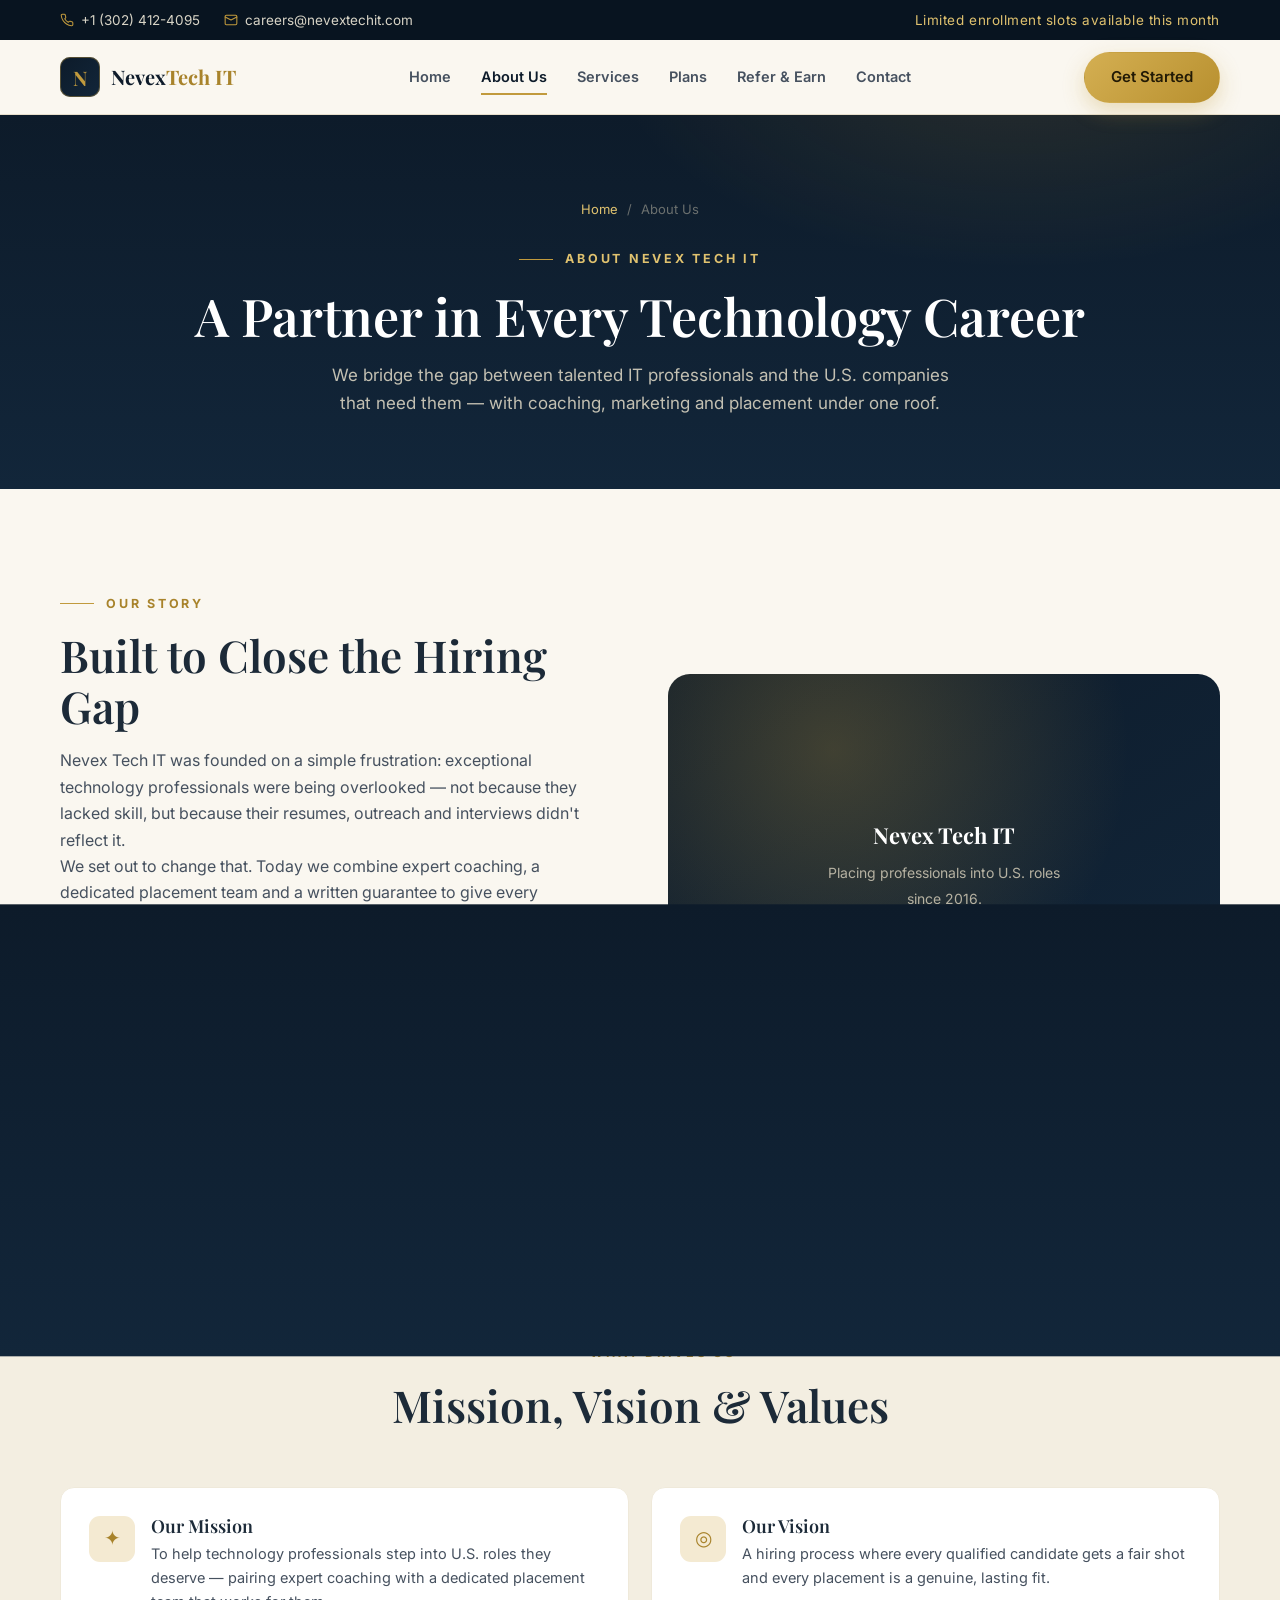
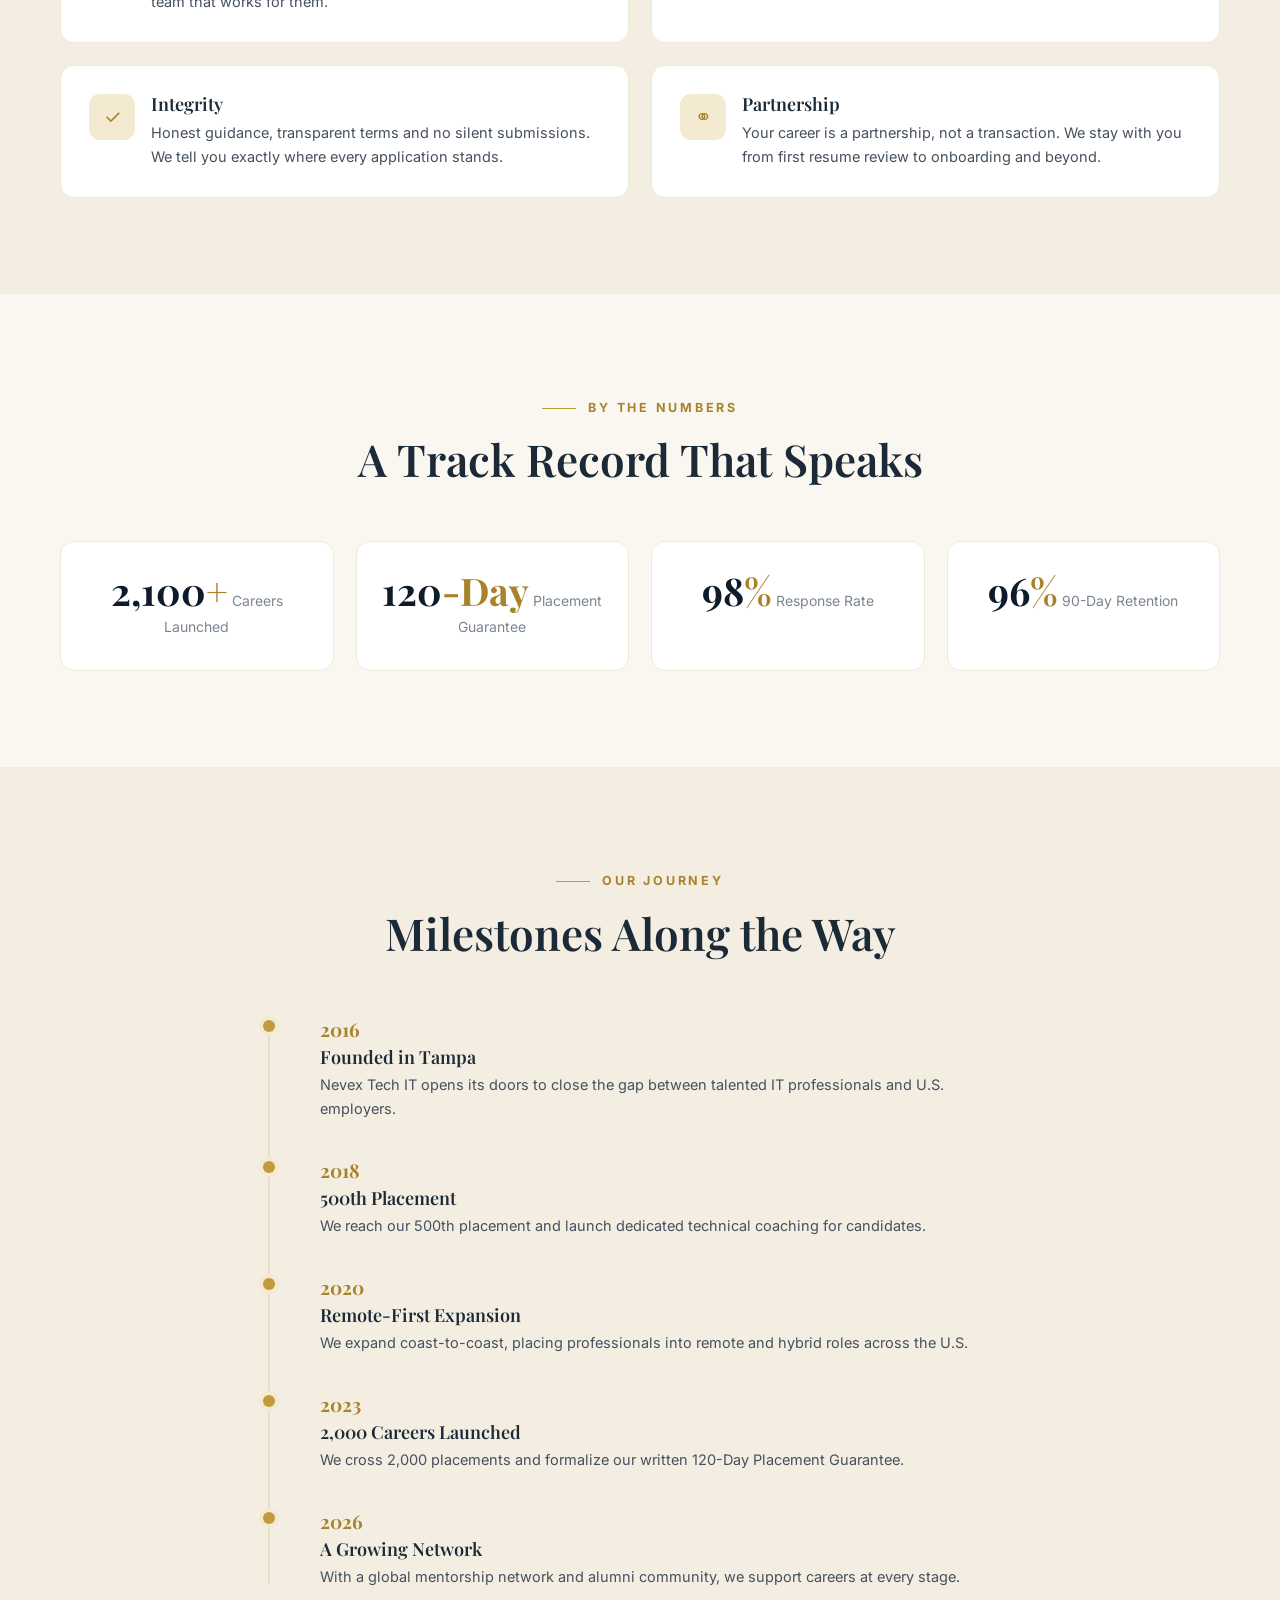
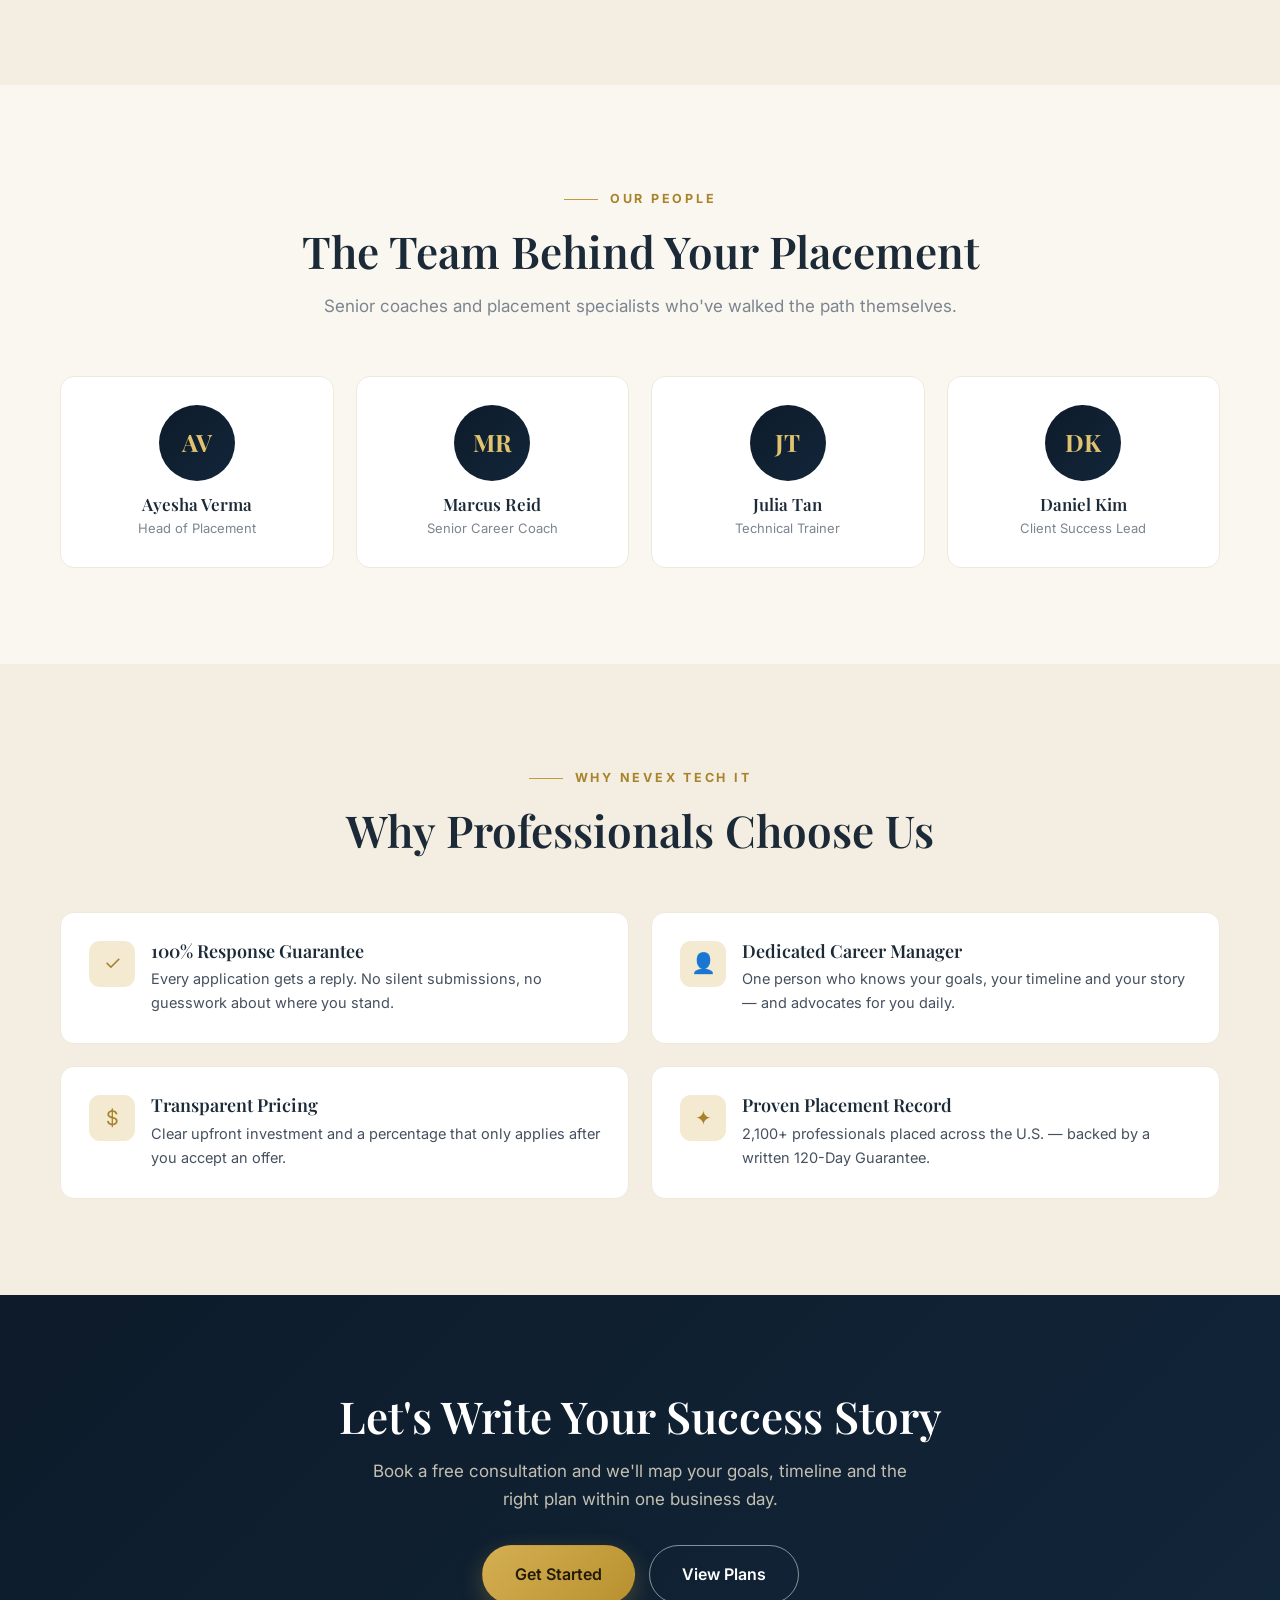
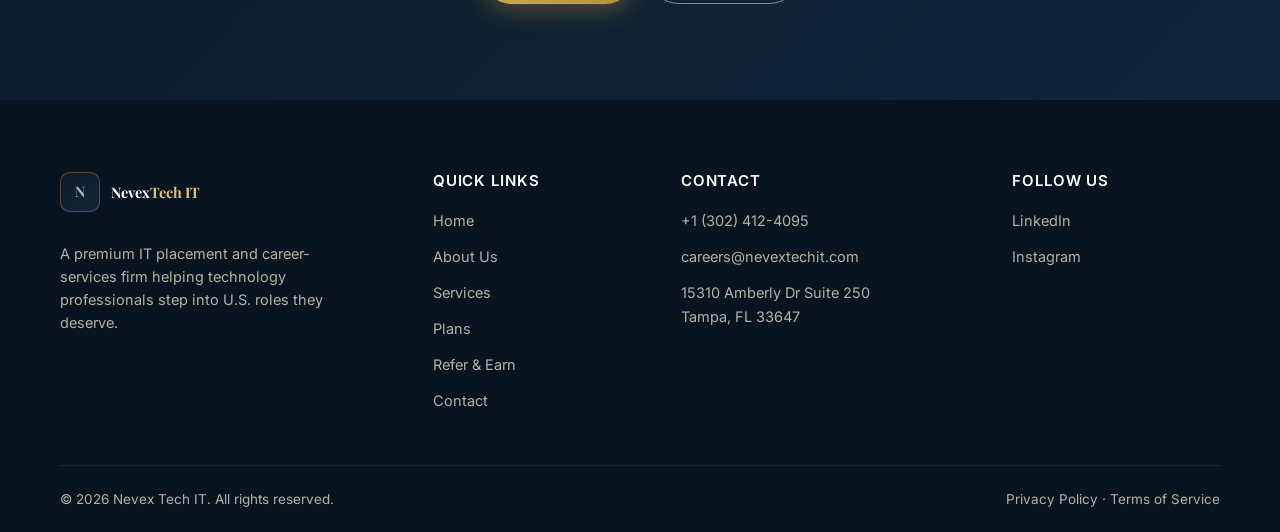
==== about.html @ f20aba2d "Add files via upload" ====
<!DOCTYPE html>
<html lang="en">
<head>
  <meta charset="UTF-8">
  <meta name="viewport" content="width=device-width, initial-scale=1.0">
  <title>About Us — Nevex Tech IT</title>
  <meta name="description" content="Learn how Nevex Tech IT helps technology professionals step into U.S. roles they deserve — our story, mission, values and the team behind every placement.">
  <link rel="preconnect" href="https://fonts.googleapis.com">
  <link rel="preconnect" href="https://fonts.gstatic.com" crossorigin>
  <link href="https://fonts.googleapis.com/css2?family=Playfair+Display:wght@500;600;700&family=Inter:wght@400;500;600;700&display=swap" rel="stylesheet">
  <link rel="stylesheet" href="css/style.css">
  <link rel="icon" href="data:image/svg+xml,%3Csvg xmlns='http://www.w3.org/2000/svg' viewBox='0 0 24 24'%3E%3Crect width='24' height='24' rx='5' fill='%230d1b2a'/%3E%3Cpath d='M7 17V7l10 10V7' fill='none' stroke='%23c19a3d' stroke-width='2.4' stroke-linecap='round' stroke-linejoin='round'/%3E%3C/svg%3E">
</head>
<body data-page="about">

  <div id="header"></div>

  <!-- ============ PAGE HERO ============ -->
  <section class="page-hero">
    <div class="container">
      <div class="breadcrumb"><a href="index.html">Home</a><span>/</span><span>About Us</span></div>
      <span class="eyebrow"><span class="eyebrow-line"></span> About Nevex Tech IT</span>
      <h1>A Partner in Every Technology Career</h1>
      <p>We bridge the gap between talented IT professionals and the U.S. companies that need them — with coaching, marketing and placement under one roof.</p>
    </div>
  </section>

  <!-- ============ STORY ============ -->
  <section class="section">
    <div class="container split">
      <div class="split-copy">
        <span class="eyebrow"><span class="eyebrow-line"></span> Our Story</span>
        <h2 class="section-title">Built to Close the Hiring Gap</h2>
        <p>Nevex Tech IT was founded on a simple frustration: exceptional technology professionals were being overlooked — not because they lacked skill, but because their resumes, outreach and interviews didn't reflect it.</p>
        <p>We set out to change that. Today we combine expert coaching, a dedicated placement team and a written guarantee to give every professional a fair shot at the roles they've earned.</p>
        <ul class="check-list">
          <li>A dedicated career manager for every professional</li>
          <li>Data-driven, U.S.-market resume optimization</li>
          <li>Transparent pricing with no hidden fees</li>
        </ul>
        <a href="services.html" class="btn btn-gold">See How We Help</a>
      </div>
      <div class="split-media reveal">
        <div class="sm-label">
          <b>Nevex Tech IT</b>
          <span>Placing professionals into U.S. roles<br>since 2016.</span>
        </div>
      </div>
    </div>
  </section>

  <!-- ============ MISSION / VISION / VALUES ============ -->
  <section class="section section-alt">
    <div class="container">
      <div class="section-head">
        <span class="eyebrow"><span class="eyebrow-line"></span> What Drives Us</span>
        <h2 class="section-title">Mission, Vision &amp; Values</h2>
      </div>
      <div class="value-grid">
        <div class="value-card reveal">
          <span class="vc-ic">✦</span>
          <div><h4>Our Mission</h4><p>To help technology professionals step into U.S. roles they deserve — pairing expert coaching with a dedicated placement team that works for them.</p></div>
        </div>
        <div class="value-card reveal">
          <span class="vc-ic">◎</span>
          <div><h4>Our Vision</h4><p>A hiring process where every qualified candidate gets a fair shot and every placement is a genuine, lasting fit.</p></div>
        </div>
        <div class="value-card reveal">
          <span class="vc-ic">✓</span>
          <div><h4>Integrity</h4><p>Honest guidance, transparent terms and no silent submissions. We tell you exactly where every application stands.</p></div>
        </div>
        <div class="value-card reveal">
          <span class="vc-ic">⚭</span>
          <div><h4>Partnership</h4><p>Your career is a partnership, not a transaction. We stay with you from first resume review to onboarding and beyond.</p></div>
        </div>
      </div>
    </div>
  </section>

  <!-- ============ STATS ============ -->
  <section class="section">
    <div class="container">
      <div class="section-head">
        <span class="eyebrow"><span class="eyebrow-line"></span> By the Numbers</span>
        <h2 class="section-title">A Track Record That Speaks</h2>
      </div>
      <div class="stat-band">
        <div class="stat reveal">
          <span class="num">2,100<span>+</span></span>
          <span class="lbl">Careers Launched</span>
        </div>
        <div class="stat reveal">
          <span class="num">120<span>-Day</span></span>
          <span class="lbl">Placement Guarantee</span>
        </div>
        <div class="stat reveal">
          <span class="num">98<span>%</span></span>
          <span class="lbl">Response Rate</span>
        </div>
        <div class="stat reveal">
          <span class="num">96<span>%</span></span>
          <span class="lbl">90-Day Retention</span>
        </div>
      </div>
    </div>
  </section>

  <!-- ============ TIMELINE ============ -->
  <section class="section section-alt">
    <div class="container container-narrow">
      <div class="section-head">
        <span class="eyebrow"><span class="eyebrow-line"></span> Our Journey</span>
        <h2 class="section-title">Milestones Along the Way</h2>
      </div>
      <div class="timeline">
        <div class="tl-item reveal">
          <span class="tl-year">2016</span>
          <h4>Founded in Tampa</h4>
          <p>Nevex Tech IT opens its doors to close the gap between talented IT professionals and U.S. employers.</p>
        </div>
        <div class="tl-item reveal">
          <span class="tl-year">2018</span>
          <h4>500th Placement</h4>
          <p>We reach our 500th placement and launch dedicated technical coaching for candidates.</p>
        </div>
        <div class="tl-item reveal">
          <span class="tl-year">2020</span>
          <h4>Remote-First Expansion</h4>
          <p>We expand coast-to-coast, placing professionals into remote and hybrid roles across the U.S.</p>
        </div>
        <div class="tl-item reveal">
          <span class="tl-year">2023</span>
          <h4>2,000 Careers Launched</h4>
          <p>We cross 2,000 placements and formalize our written 120-Day Placement Guarantee.</p>
        </div>
        <div class="tl-item reveal">
          <span class="tl-year">2026</span>
          <h4>A Growing Network</h4>
          <p>With a global mentorship network and alumni community, we support careers at every stage.</p>
        </div>
      </div>
    </div>
  </section>

  <!-- ============ TEAM ============ -->
  <section class="section">
    <div class="container">
      <div class="section-head">
        <span class="eyebrow"><span class="eyebrow-line"></span> Our People</span>
        <h2 class="section-title">The Team Behind Your Placement</h2>
        <p class="section-lead">Senior coaches and placement specialists who've walked the path themselves.</p>
      </div>
      <div class="team-grid">
        <div class="team-card reveal">
          <span class="team-avatar">AV</span>
          <h4>Ayesha Verma</h4>
          <small>Head of Placement</small>
        </div>
        <div class="team-card reveal">
          <span class="team-avatar">MR</span>
          <h4>Marcus Reid</h4>
          <small>Senior Career Coach</small>
        </div>
        <div class="team-card reveal">
          <span class="team-avatar">JT</span>
          <h4>Julia Tan</h4>
          <small>Technical Trainer</small>
        </div>
        <div class="team-card reveal">
          <span class="team-avatar">DK</span>
          <h4>Daniel Kim</h4>
          <small>Client Success Lead</small>
        </div>
      </div>
    </div>
  </section>

  <!-- ============ WHY CHOOSE US ============ -->
  <section class="section section-alt">
    <div class="container">
      <div class="section-head">
        <span class="eyebrow"><span class="eyebrow-line"></span> Why Nevex Tech IT</span>
        <h2 class="section-title">Why Professionals Choose Us</h2>
      </div>
      <div class="value-grid">
        <div class="value-card reveal">
          <span class="vc-ic">✓</span>
          <div><h4>100% Response Guarantee</h4><p>Every application gets a reply. No silent submissions, no guesswork about where you stand.</p></div>
        </div>
        <div class="value-card reveal">
          <span class="vc-ic">👤</span>
          <div><h4>Dedicated Career Manager</h4><p>One person who knows your goals, your timeline and your story — and advocates for you daily.</p></div>
        </div>
        <div class="value-card reveal">
          <span class="vc-ic">$</span>
          <div><h4>Transparent Pricing</h4><p>Clear upfront investment and a percentage that only applies after you accept an offer.</p></div>
        </div>
        <div class="value-card reveal">
          <span class="vc-ic">✦</span>
          <div><h4>Proven Placement Record</h4><p>2,100+ professionals placed across the U.S. — backed by a written 120-Day Guarantee.</p></div>
        </div>
      </div>
    </div>
  </section>

  <!-- ============ CTA ============ -->
  <section class="cta">
    <div class="container cta-inner">
      <h2>Let's Write Your Success Story</h2>
      <p>Book a free consultation and we'll map your goals, timeline and the right plan within one business day.</p>
      <div class="cta-actions">
        <a href="contact.html" class="btn btn-gold btn-lg">Get Started</a>
        <a href="plans.html" class="btn btn-ghost-light btn-lg">View Plans</a>
      </div>
    </div>
  </section>

  <div id="footer"></div>

  <button class="to-top" id="toTop" aria-label="Back to top">↑</button>

  <div class="page-transition" id="pageTransition" aria-hidden="true">
    <div class="pt-panel pt-panel--top"></div>
    <div class="pt-panel pt-panel--bottom"></div>
    <div class="pt-hairline"></div>
    <div class="pt-monogram">N</div>
  </div>

  <script src="js/components.js"></script>
  <script src="js/main.js"></script>
</body>
</html>
---- css/style.css ----
/* ==========================================================================
   Aurelian Careers — Premium IT Placement & Career Services
   Theme: Classic Elegant · Navy / Gold / Ivory · Serif display
   ========================================================================== */

:root {
  --navy: #0d1b2a;
  --navy-2: #12263a;
  --navy-3: #081420;
  --gold: #c19a3d;
  --gold-dark: #a8832b;
  --gold-light: #e0c26f;
  --gold-soft: #f4ead2;

  --ivory: #faf7f0;
  --cream: #f3eee1;
  --white: #ffffff;

  --ink: #1c2a38;
  --text: #46515f;
  --muted: #7b8590;

  --border: #e7dfcc;
  --border-soft: #efe9da;

  --shadow-sm: 0 2px 12px rgba(13, 27, 42, 0.06);
  --shadow: 0 14px 40px rgba(13, 27, 42, 0.12);
  --shadow-lg: 0 30px 70px rgba(13, 27, 42, 0.18);

  --serif: "Playfair Display", Georgia, "Times New Roman", serif;
  --sans: "Inter", "Segoe UI", "Helvetica Neue", Arial, sans-serif;

  --radius: 14px;
  --radius-lg: 22px;
  --ease: cubic-bezier(0.22, 1, 0.36, 1);
}

* { margin: 0; padding: 0; box-sizing: border-box; -webkit-font-smoothing: antialiased; }
html { scroll-behavior: smooth; scroll-padding-top: 96px; }

body {
  font-family: var(--sans);
  color: var(--text);
  background: var(--ivory);
  line-height: 1.65;
  font-size: 16px;
  overflow-x: hidden;
}

h1, h2, h3, h4 { font-family: var(--serif); color: var(--ink); font-weight: 600; line-height: 1.15; }
a { color: inherit; text-decoration: none; }
img { max-width: 100%; display: block; }

.container { width: min(1160px, 92%); margin: 0 auto; }
.container-narrow { width: min(840px, 92%); }

/* ---------- Buttons ---------- */
.btn {
  display: inline-flex; align-items: center; justify-content: center; gap: 8px;
  font-family: var(--sans); font-weight: 600; font-size: 15px;
  padding: 12px 26px; border-radius: 999px; cursor: pointer;
  transition: transform .25s var(--ease), box-shadow .25s var(--ease), background .25s, color .25s;
  border: 1px solid transparent; white-space: nowrap;
}
.btn-gold { background: linear-gradient(135deg, #d4af52, #b8902f); color: #221a05; box-shadow: 0 8px 22px rgba(193, 154, 61, 0.32); }
.btn-gold:hover { transform: translateY(-2px); box-shadow: 0 14px 30px rgba(193, 154, 61, 0.42); }
.btn-ghost { background: transparent; color: var(--navy); border-color: var(--navy); }
.btn-ghost:hover { background: var(--navy); color: #fff; }
.btn-ghost-light { background: transparent; color: #fff; border-color: rgba(255,255,255,.5); }
.btn-ghost-light:hover { background: #fff; color: var(--navy); }
.btn-outline { background: transparent; color: var(--navy); border-color: var(--border); }
.btn-outline:hover { border-color: var(--gold); color: var(--gold-dark); }
.btn-lg { padding: 15px 32px; font-size: 16px; }
.btn-block { width: 100%; }

/* ---------- Eyebrow / section head ---------- */
.eyebrow {
  display: inline-flex; align-items: center; gap: 12px;
  font-size: 12.5px; letter-spacing: .22em; text-transform: uppercase;
  font-weight: 700; color: var(--gold-dark); margin-bottom: 16px;
}
.eyebrow-line { width: 34px; height: 1px; background: var(--gold); display: inline-block; }
.section-head { text-align: center; max-width: 680px; margin: 0 auto 56px; }
.section-title { font-size: clamp(30px, 4vw, 44px); margin-bottom: 16px; }
.section-lead { color: var(--muted); font-size: 17px; }
.section { padding: 96px 0; }
.section-alt { background: var(--cream); }
.gold { color: var(--gold-dark); }

/* ==========================================================================
   TOP BAR
   ========================================================================== */
.topbar { background: var(--navy-3); color: #d8d4c6; font-size: 13.5px; padding: 9px 0; }
.topbar-inner { display: flex; align-items: center; justify-content: space-between; gap: 16px; }
.topbar-left { display: flex; gap: 24px; }
.topbar-link { display: inline-flex; align-items: center; gap: 7px; color: #d8d4c6; }
.topbar-link svg { width: 14px; height: 14px; color: var(--gold); }
.topbar-link:hover { color: #fff; }
.topbar-note { color: var(--gold-light); letter-spacing: .04em; }
@media (max-width: 720px) { .topbar-note, .topbar-link:last-child { display: none; } }

/* ==========================================================================
   HEADER
   ========================================================================== */
.header {
  position: sticky; top: 0; z-index: 60;
  background: rgba(250, 247, 240, 0.92); backdrop-filter: blur(10px);
  border-bottom: 1px solid var(--border);
  transition: box-shadow .3s;
}
.header.scrolled { box-shadow: var(--shadow-sm); }
.header-inner { display: flex; align-items: center; justify-content: space-between; height: 74px; }

.brand { display: inline-flex; align-items: center; gap: 11px; }
.brand-mark {
  width: 40px; height: 40px; border-radius: 10px; display: grid; place-items: center;
  background: linear-gradient(135deg, var(--navy), var(--navy-2)); color: var(--gold);
  font-family: var(--serif); font-size: 20px; font-weight: 700;
  box-shadow: inset 0 0 0 1px rgba(193,154,61,.4);
}
.brand-text { font-family: var(--serif); font-size: 20px; font-weight: 700; color: var(--navy); line-height: 1; }
.brand-text em { font-style: normal; color: var(--gold-dark); }

.nav { display: flex; gap: 30px; }
.nav-link { font-size: 14.5px; font-weight: 600; color: var(--text); position: relative; padding: 4px 0; }
.nav-link::after { content: ""; position: absolute; left: 0; bottom: -2px; width: 0; height: 2px; background: var(--gold); transition: width .3s var(--ease); }
.nav-link:hover, .nav-link.active { color: var(--navy); }
.nav-link:hover::after, .nav-link.active::after { width: 100%; }

.header-actions { display: flex; align-items: center; gap: 14px; }

.nav-toggle { display: none; background: none; border: none; cursor: pointer; width: 40px; height: 40px; flex-direction: column; align-items: center; justify-content: center; gap: 5px; }
.nav-toggle span { width: 24px; height: 2px; background: var(--navy); transition: .3s; }

@media (max-width: 940px) {
  .nav {
    position: fixed; inset: 0 0 0 auto; width: 300px; background: var(--navy);
    flex-direction: column; gap: 8px; padding: 90px 32px 32px; z-index: 50;
    transform: translateX(100%); transition: transform .35s var(--ease);
  }
  .nav.open { transform: translateX(0); }
  .nav-link { color: #e9e5d8; font-size: 17px; }
  .nav-link:hover, .nav-link.active { color: var(--gold-light); }
  .nav-toggle { display: flex; }
}

/* ==========================================================================
   HERO
   ========================================================================== */
.hero {
  position: relative;
  background:
    radial-gradient(900px 500px at 85% -10%, rgba(193,154,61,.14), transparent 60%),
    linear-gradient(180deg, var(--ivory), #fff);
  overflow: hidden;
}
.hero-inner { display: grid; grid-template-columns: 1.1fr .9fr; gap: 60px; align-items: center; padding: 88px 0 104px; }
.hero-title { font-size: clamp(38px, 5.2vw, 60px); margin-bottom: 22px; }
.hero-lead { font-size: 18px; color: var(--text); max-width: 540px; margin-bottom: 32px; }
.hero-lead strong { color: var(--navy); }
.hero-cta { display: flex; gap: 14px; flex-wrap: wrap; margin-bottom: 44px; }

.hero-stats { display: flex; gap: 44px; flex-wrap: wrap; }
.hero-stat { display: flex; flex-direction: column; }
.hs-num { font-family: var(--serif); font-size: 30px; font-weight: 700; color: var(--navy); }
.hs-lbl { font-size: 13px; color: var(--muted); letter-spacing: .03em; }

.hero-visual { position: relative; }
.hero-card {
  background: linear-gradient(160deg, var(--navy), var(--navy-2));
  border-radius: var(--radius-lg); padding: 34px; color: #e9e5d8;
  box-shadow: var(--shadow-lg); position: relative; overflow: hidden;
}
.hero-card::before { content: ""; position: absolute; top: -60px; right: -60px; width: 220px; height: 220px; border-radius: 50%; background: radial-gradient(circle, rgba(193,154,61,.28), transparent 70%); }
.hc-badge { display: inline-block; font-size: 12px; letter-spacing: .14em; text-transform: uppercase; font-weight: 700; color: #221a05; background: linear-gradient(135deg,#d4af52,#b8902f); padding: 6px 14px; border-radius: 999px; margin-bottom: 26px; }
.hc-ring { width: 150px; height: 150px; border-radius: 50%; margin: 0 auto 26px; background: conic-gradient(var(--gold) 0 78%, rgba(255,255,255,.12) 78%); display: grid; place-items: center; }
.hc-ring-inner { width: 118px; height: 118px; border-radius: 50%; background: var(--navy-3); display: flex; flex-direction: column; align-items: center; justify-content: center; }
.hc-num { font-family: var(--serif); font-size: 40px; font-weight: 700; color: #fff; line-height: 1; }
.hc-lbl { font-size: 11.5px; color: var(--gold-light); letter-spacing: .06em; }
.hc-row { display: flex; align-items: center; gap: 10px; font-size: 14px; padding: 9px 0; border-top: 1px solid rgba(255,255,255,.08); }
.hc-dot { width: 7px; height: 7px; border-radius: 50%; background: var(--gold); flex-shrink: 0; }

.hero-float { position: absolute; background: #fff; border-radius: 14px; box-shadow: var(--shadow); padding: 12px 16px; display: flex; align-items: center; gap: 12px; }
.hero-float b { display: block; font-size: 14px; color: var(--navy); }
.hero-float small { display: block; font-size: 12px; color: var(--muted); }
.hf-icon { width: 34px; height: 34px; border-radius: 9px; background: var(--gold-soft); color: var(--gold-dark); display: grid; place-items: center; font-weight: 700; flex-shrink: 0; }
.hf-icon.gold { background: var(--gold); color: #221a05; }
.float-a { top: -20px; right: -10px; animation: floaty 5s ease-in-out infinite; }
.float-b { bottom: -18px; left: -10px; animation: floaty 5s ease-in-out .8s infinite; }
@keyframes floaty { 0%,100% { transform: translateY(0); } 50% { transform: translateY(-9px); } }

@media (max-width: 900px) { .hero-inner { grid-template-columns: 1fr; padding: 60px 0 80px; } .hero-visual { max-width: 460px; } }

/* ==========================================================================
   VALUE PROPS
   ========================================================================== */
.values { background: var(--navy); color: #e9e5d8; }
.values-inner { display: grid; grid-template-columns: repeat(4, 1fr); gap: 1px; }
.value-item { display: flex; gap: 16px; padding: 34px 26px; align-items: flex-start; }
.value-item b { display: block; color: #fff; font-size: 16px; margin-bottom: 4px; font-weight: 600; }
.value-item small { color: #b6b2a2; font-size: 13.5px; line-height: 1.5; }
.value-icon { width: 42px; height: 42px; border-radius: 10px; background: rgba(193,154,61,.14); color: var(--gold-light); display: grid; place-items: center; font-size: 19px; flex-shrink: 0; }
@media (max-width: 900px) { .values-inner { grid-template-columns: repeat(2, 1fr); } }
@media (max-width: 540px) { .values-inner { grid-template-columns: 1fr; } }

/* ==========================================================================
   SERVICES
   ========================================================================== */
.services-grid { display: grid; grid-template-columns: repeat(4, 1fr); gap: 22px; }
.service-card {
  background: #fff; border: 1px solid var(--border-soft); border-radius: var(--radius);
  padding: 30px 26px; transition: transform .3s var(--ease), box-shadow .3s, border-color .3s;
}
.service-card:hover { transform: translateY(-6px); box-shadow: var(--shadow); border-color: var(--gold); }
.service-num { font-family: var(--serif); font-size: 40px; color: var(--gold); opacity: .35; font-weight: 700; display: block; margin-bottom: 16px; }
.service-card h3 { font-size: 20px; margin-bottom: 10px; }
.service-card p { font-size: 14.5px; }
@media (max-width: 900px) { .services-grid { grid-template-columns: repeat(2, 1fr); } }
@media (max-width: 540px) { .services-grid { grid-template-columns: 1fr; } }

/* ==========================================================================
   PLANS
   ========================================================================== */
.section-plans { background: linear-gradient(180deg, #fff, var(--ivory)); }
.plans-grid { display: grid; grid-template-columns: repeat(3, 1fr); gap: 28px; align-items: stretch; }

.plan-card {
  background: #fff; border: 1px solid var(--border); border-radius: var(--radius-lg);
  padding: 38px 32px; position: relative; display: flex; flex-direction: column;
  transition: transform .3s var(--ease), box-shadow .3s;
}
.plan-card:hover { transform: translateY(-8px); box-shadow: var(--shadow); }
.plan-featured { background: linear-gradient(170deg, var(--navy), var(--navy-2)); color: #e9e5d8; border-color: transparent; box-shadow: var(--shadow-lg); }
.plan-ribbon { position: absolute; top: -14px; left: 50%; transform: translateX(-50%); background: linear-gradient(135deg,#d4af52,#b8902f); color: #221a05; font-size: 12px; font-weight: 700; letter-spacing: .08em; text-transform: uppercase; padding: 6px 18px; border-radius: 999px; }

.plan-head { text-align: center; margin-bottom: 26px; }
.plan-name { font-size: 26px; margin-bottom: 6px; }
.plan-featured .plan-name { color: #fff; }
.plan-tag { font-size: 13.5px; color: var(--muted); }
.plan-featured .plan-tag { color: #b6b2a2; }

.plan-price { text-align: center; padding: 22px 0; border-top: 1px solid var(--border-soft); border-bottom: 1px solid var(--border-soft); margin-bottom: 24px; }
.plan-featured .plan-price { border-color: rgba(255,255,255,.12); }
.price { font-family: var(--serif); font-size: 46px; font-weight: 700; color: var(--navy); line-height: 1; }
.plan-featured .price { color: var(--gold-light); }
.price-suffix { display: block; font-size: 13px; color: var(--muted); margin-top: 4px; }
.price-plus { display: block; font-size: 14px; font-weight: 600; color: var(--gold-dark); margin-top: 8px; }
.plan-featured .price-plus { color: var(--gold-light); }

.plan-features { list-style: none; margin-bottom: 30px; flex: 1; }
.plan-features li { padding: 9px 0 9px 30px; position: relative; font-size: 14.5px; }
.plan-features li::before { content: "✓"; position: absolute; left: 0; top: 8px; width: 20px; height: 20px; border-radius: 50%; background: var(--gold-soft); color: var(--gold-dark); font-size: 11px; display: grid; place-items: center; }
.plan-featured .plan-features li::before { background: rgba(193,154,61,.2); color: var(--gold-light); }

@media (max-width: 900px) { .plans-grid { grid-template-columns: 1fr; max-width: 440px; margin: 0 auto; } }

/* ==========================================================================
   STEPS
   ========================================================================== */
.steps-grid { display: grid; grid-template-columns: repeat(4, 1fr); gap: 22px; }
.step { background: #fff; border: 1px solid var(--border-soft); border-radius: var(--radius); padding: 32px 26px; position: relative; }
.step-num { font-family: var(--serif); font-size: 44px; color: var(--gold); opacity: .4; font-weight: 700; display: block; margin-bottom: 12px; }
.step h3 { font-size: 20px; margin-bottom: 8px; }
.step p { font-size: 14.5px; }
@media (max-width: 900px) { .steps-grid { grid-template-columns: repeat(2, 1fr); } }
@media (max-width: 540px) { .steps-grid { grid-template-columns: 1fr; } }

/* ==========================================================================
   TESTIMONIALS
   ========================================================================== */
.testi-grid { display: grid; grid-template-columns: repeat(3, 1fr); gap: 24px; }
.testi-card { background: #fff; border: 1px solid var(--border-soft); border-radius: var(--radius); padding: 32px 28px; }
.testi-stars { color: var(--gold); letter-spacing: 3px; margin-bottom: 16px; }
.testi-card p { font-family: var(--serif); font-size: 18px; line-height: 1.5; color: var(--ink); margin-bottom: 22px; }
.testi-person { display: flex; align-items: center; gap: 13px; }
.testi-avatar { width: 46px; height: 46px; border-radius: 50%; background: linear-gradient(135deg, var(--navy), var(--navy-2)); color: var(--gold-light); display: grid; place-items: center; font-weight: 700; flex-shrink: 0; }
.testi-person b { display: block; color: var(--navy); font-size: 15px; }
.testi-person small { color: var(--muted); font-size: 13px; }
@media (max-width: 900px) { .testi-grid { grid-template-columns: 1fr; } }

/* ==========================================================================
   REFER
   ========================================================================== */
.refer { background: linear-gradient(135deg, var(--navy), var(--navy-2)); color: #e9e5d8; padding: 80px 0; }
.refer-inner { display: flex; align-items: center; justify-content: space-between; gap: 40px; }
.refer-title { color: #fff; font-size: clamp(30px, 4vw, 42px); margin-bottom: 14px; }
.refer-copy p { color: #b6b2a2; margin-bottom: 28px; max-width: 460px; }
.refer-badge { text-align: center; background: rgba(193,154,61,.12); border: 1px solid rgba(193,154,61,.35); border-radius: var(--radius-lg); padding: 40px 48px; flex-shrink: 0; }
.rb-amount { font-family: var(--serif); font-size: 56px; font-weight: 700; color: var(--gold-light); line-height: 1; }
.rb-lbl { display: block; margin-top: 8px; color: #b6b2a2; font-size: 14px; }
@media (max-width: 780px) { .refer-inner { flex-direction: column; text-align: center; } .refer-copy p { margin-left: auto; margin-right: auto; } }

/* ==========================================================================
   FAQ
   ========================================================================== */
.faq-list { display: flex; flex-direction: column; gap: 12px; }
.faq-item { background: #fff; border: 1px solid var(--border-soft); border-radius: var(--radius); overflow: hidden; }
.faq-item summary { padding: 20px 26px; font-weight: 600; color: var(--navy); cursor: pointer; list-style: none; position: relative; font-size: 16px; }
.faq-item summary::-webkit-details-marker { display: none; }
.faq-item summary::after { content: "+"; position: absolute; right: 24px; top: 50%; transform: translateY(-50%); font-size: 22px; color: var(--gold-dark); font-weight: 500; transition: transform .25s; }
.faq-item[open] summary::after { content: "–"; }
.faq-item p { padding: 0 26px 22px; color: var(--text); font-size: 15px; }

/* ==========================================================================
   CTA
   ========================================================================== */
.cta { background: linear-gradient(135deg, var(--navy), var(--navy-2)); color: #fff; text-align: center; padding: 96px 0; }
.cta h2 { color: #fff; font-size: clamp(30px, 4vw, 44px); margin-bottom: 16px; }
.cta p { color: #c3c0b2; max-width: 560px; margin: 0 auto 32px; font-size: 17px; }
.cta-actions { display: flex; gap: 14px; justify-content: center; flex-wrap: wrap; }

/* ==========================================================================
   FOOTER
   ========================================================================== */
.footer { background: var(--navy-3); color: #b6b2a2; padding: 72px 0 0; }
.footer-grid { display: grid; grid-template-columns: 1.6fr 1fr 1.4fr 1fr; gap: 40px; padding-bottom: 52px; }
.footer-brand p { margin-top: 18px; font-size: 14.5px; line-height: 1.6; max-width: 300px; }
.brand-light .brand-text { color: #fff; }
.brand-light .brand-text em { color: var(--gold-light); }
.footer-col { display: flex; flex-direction: column; gap: 12px; }
.footer-col h4 { font-family: var(--sans); color: #fff; font-size: 15px; letter-spacing: .06em; text-transform: uppercase; margin-bottom: 8px; font-weight: 600; }
.footer-col a, .footer-col span { font-size: 14.5px; color: #b6b2a2; }
.footer-col a:hover { color: var(--gold-light); }
.footer-bottom { display: flex; align-items: center; justify-content: space-between; padding: 22px 0; border-top: 1px solid rgba(255,255,255,.08); font-size: 13.5px; flex-wrap: wrap; gap: 10px; }
.footer-bottom a { color: #b6b2a2; }
.footer-bottom a:hover { color: var(--gold-light); }
@media (max-width: 900px) { .footer-grid { grid-template-columns: 1fr 1fr; } }
@media (max-width: 540px) { .footer-grid { grid-template-columns: 1fr; } }

/* ==========================================================================
   TO-TOP & REVEAL
   ========================================================================== */
.to-top {
  position: fixed; right: 24px; bottom: 24px; width: 46px; height: 46px; border-radius: 50%;
  background: var(--gold); color: #221a05; border: none; font-size: 20px; cursor: pointer;
  box-shadow: var(--shadow); opacity: 0; visibility: hidden; transform: translateY(10px);
  transition: .3s var(--ease); z-index: 70;
}
.to-top.show { opacity: 1; visibility: visible; transform: translateY(0); }
.to-top:hover { transform: translateY(-3px); }

.reveal { opacity: 0; transform: translateY(24px); transition: opacity .6s var(--ease), transform .6s var(--ease); }
.reveal.visible { opacity: 1; transform: translateY(0); }

/* ==========================================================================
   PAGE TRANSITION (navbar curtain reveal)
   ========================================================================== */
.page-transition { position: fixed; inset: 0; z-index: 200; pointer-events: none; }
.page-transition.active { pointer-events: auto; }
.pt-panel {
  position: absolute; left: 0; width: 100%; height: 50.2%;
  background: linear-gradient(180deg, var(--navy), var(--navy-2));
  transition: transform .5s cubic-bezier(.76, 0, .24, 1);
}
.pt-panel--top { top: 0; transform: translateY(-101%); }
.pt-panel--bottom { bottom: 0; transform: translateY(101%); }
.page-transition.active .pt-panel--top { transform: translateY(0); }
.page-transition.active .pt-panel--bottom { transform: translateY(0); }
.pt-hairline {
  position: absolute; top: 50%; left: 0; width: 100%; height: 1px;
  background: linear-gradient(90deg, transparent, var(--gold), transparent);
  transform: translateY(-50%) scaleX(0); transform-origin: center;
  transition: transform .5s cubic-bezier(.76, 0, .24, 1) .12s;
}
.page-transition.active .pt-hairline { transform: translateY(-50%) scaleX(1); }
.pt-monogram {
  position: absolute; top: 50%; left: 50%;
  width: 80px; height: 80px; border-radius: 50%;
  background: linear-gradient(135deg, #d4af52, #b8902f); color: #221a05;
  font-family: var(--serif); font-size: 34px; font-weight: 700;
  display: grid; place-items: center;
  box-shadow: 0 0 0 6px rgba(193, 154, 61, .18), 0 20px 50px rgba(0, 0, 0, .4);
  transform: translate(-50%, -50%) scale(.4); opacity: 0;
  transition: transform .5s cubic-bezier(.34, 1.56, .64, 1) .14s, opacity .3s ease .14s;
}
.page-transition.active .pt-monogram { transform: translate(-50%, -50%) scale(1); opacity: 1; }

/* ==========================================================================
   MULTI-PAGE — inner page styles
   ========================================================================== */
body { animation: pageIn .4s ease both; }
@keyframes pageIn { from { opacity: 0; } to { opacity: 1; } }

.page-hero {
  background: radial-gradient(700px 380px at 80% -20%, rgba(193,154,61,.16), transparent 60%),
              linear-gradient(180deg, var(--navy), var(--navy-2));
  color: #e9e5d8; padding: 84px 0 72px; text-align: center;
}
.page-hero .eyebrow { color: var(--gold-light); justify-content: center; }
.page-hero h1 { color: #fff; font-size: clamp(34px, 4.6vw, 52px); margin-bottom: 16px; }
.page-hero p { color: #c3c0b2; max-width: 640px; margin: 0 auto; font-size: 17px; }
.breadcrumb { display: flex; justify-content: center; gap: 9px; font-size: 13px; color: #b6b2a2; margin-bottom: 20px; }
.breadcrumb a { color: var(--gold-light); }
.breadcrumb span { opacity: .55; }

/* Split layout */
.split { display: grid; grid-template-columns: 1fr 1fr; gap: 56px; align-items: center; }
.split-media { background: linear-gradient(150deg, var(--navy), var(--navy-2)); border-radius: var(--radius-lg); min-height: 380px; display: grid; place-items: center; color: var(--gold-light); position: relative; overflow: hidden; }
.split-media::after { content: ""; position: absolute; inset: 0; background: radial-gradient(circle at 30% 20%, rgba(193,154,61,.28), transparent 60%); }
.split-media .sm-label { position: relative; z-index: 1; text-align: center; padding: 30px; }
.split-media .sm-label b { display: block; font-size: 22px; color: #fff; font-family: var(--serif); margin-bottom: 6px; }
.split-media .sm-label span { color: #b6b2a2; font-size: 14px; }

/* Stat band */
.stat-band { display: grid; grid-template-columns: repeat(4, 1fr); gap: 22px; }
.stat { text-align: center; background: #fff; border: 1px solid var(--border-soft); border-radius: var(--radius); padding: 30px 18px; }
.stat .num { font-family: var(--serif); font-size: 38px; font-weight: 700; color: var(--navy); line-height: 1; }
.stat .num span { color: var(--gold-dark); }
.stat .lbl { color: var(--muted); font-size: 14px; margin-top: 8px; }

/* Timeline */
.timeline { position: relative; max-width: 760px; margin: 0 auto; padding-left: 34px; }
.timeline::before { content: ""; position: absolute; left: 8px; top: 4px; bottom: 4px; width: 2px; background: var(--border); }
.tl-item { position: relative; padding: 0 0 34px 26px; }
.tl-item:last-child { padding-bottom: 0; }
.tl-item::before { content: ""; position: absolute; left: -31px; top: 6px; width: 12px; height: 12px; border-radius: 50%; background: var(--gold); box-shadow: 0 0 0 4px var(--gold-soft); }
.tl-year { font-family: var(--serif); font-size: 19px; color: var(--gold-dark); font-weight: 700; }
.tl-item h4 { font-size: 18px; margin: 2px 0 5px; }
.tl-item p { font-size: 14.5px; }

/* Team */
.team-grid { display: grid; grid-template-columns: repeat(4, 1fr); gap: 22px; }
.team-card { background: #fff; border: 1px solid var(--border-soft); border-radius: var(--radius); padding: 28px 20px; text-align: center; }
.team-avatar { width: 76px; height: 76px; border-radius: 50%; margin: 0 auto 14px; background: linear-gradient(135deg, var(--navy), var(--navy-2)); color: var(--gold-light); display: grid; place-items: center; font-family: var(--serif); font-size: 24px; font-weight: 700; }
.team-card h4 { font-size: 17px; }
.team-card small { color: var(--muted); display: block; font-size: 13px; margin-top: 3px; }

/* Value cards */
.value-grid { display: grid; grid-template-columns: repeat(2, 1fr); gap: 22px; }
.value-card { background: #fff; border: 1px solid var(--border-soft); border-radius: var(--radius); padding: 28px; display: flex; gap: 16px; align-items: flex-start; }
.value-card .vc-ic { width: 46px; height: 46px; border-radius: 11px; background: var(--gold-soft); color: var(--gold-dark); display: grid; place-items: center; font-size: 20px; flex-shrink: 0; }
.value-card h4 { font-size: 18px; margin-bottom: 6px; }
.value-card p { font-size: 14.5px; }

/* Services detail blocks */
.service-block { display: grid; grid-template-columns: 1fr 1fr; gap: 48px; align-items: center; padding: 44px 0; border-bottom: 1px solid var(--border-soft); }
.service-block:last-child { border-bottom: none; }
.service-block.reverse .sb-media { order: 2; }
.sb-media { background: linear-gradient(150deg, var(--navy), var(--navy-2)); border-radius: var(--radius); min-height: 220px; display: grid; place-items: center; color: var(--gold-light); }
.sb-media b { font-family: var(--serif); font-size: 20px; color: #fff; }
.sb-num { font-family: var(--serif); font-size: 56px; color: var(--gold); opacity: .28; font-weight: 700; line-height: 1; }
.service-block h3 { font-size: 26px; margin: 8px 0 12px; }
.service-block p { margin-bottom: 14px; }
.service-block ul { list-style: none; }
.service-block ul li { padding: 6px 0 6px 28px; position: relative; font-size: 15px; }
.service-block ul li::before { content: "✓"; position: absolute; left: 0; color: var(--gold-dark); font-weight: 700; }

/* Add-ons */
.addon-grid { display: grid; grid-template-columns: repeat(3, 1fr); gap: 22px; }
.addon-card { background: #fff; border: 1px dashed var(--gold); border-radius: var(--radius); padding: 26px; }
.addon-card h4 { font-size: 18px; margin-bottom: 8px; }
.addon-card p { font-size: 14.5px; margin-bottom: 10px; }
.addon-card .addon-price { color: var(--gold-dark); font-weight: 700; }

/* Comparison table */
.table-wrap { overflow-x: auto; background: #fff; border: 1px solid var(--border-soft); border-radius: var(--radius-lg); box-shadow: var(--shadow-sm); }
table.compare { width: 100%; border-collapse: collapse; min-width: 640px; }
.compare th, .compare td { padding: 16px 20px; text-align: left; border-bottom: 1px solid var(--border-soft); font-size: 14.5px; }
.compare thead th { background: var(--navy); color: #fff; font-family: var(--sans); font-weight: 600; }
.compare thead th.hl { background: var(--gold-dark); color: #221a05; }
.compare tbody tr:last-child td { border-bottom: none; }
.compare tbody td:first-child { font-weight: 600; color: var(--navy); }
.compare .yes { color: var(--gold-dark); font-weight: 700; }
.compare .no { color: var(--muted); opacity: .55; }

/* Guarantee band */
.guarantee { background: linear-gradient(135deg, var(--navy), var(--navy-2)); color: #e9e5d8; border-radius: var(--radius-lg); padding: 44px 42px; display: flex; align-items: center; gap: 28px; }
.guarantee .g-ic { font-size: 42px; color: var(--gold-light); flex-shrink: 0; }
.guarantee h3 { color: #fff; font-size: 24px; margin-bottom: 8px; }
.guarantee p { color: #b6b2a2; }

/* Refer steps */
.refer-steps { display: grid; grid-template-columns: repeat(4, 1fr); gap: 22px; }

/* Contact */
.contact-grid { display: grid; grid-template-columns: 1.1fr .9fr; gap: 44px; align-items: start; }
.contact-form { background: #fff; border: 1px solid var(--border-soft); border-radius: var(--radius-lg); padding: 36px; }
.form-row { display: grid; grid-template-columns: 1fr 1fr; gap: 18px; }
.form-group { margin-bottom: 18px; }
.form-group label { display: block; font-size: 13.5px; font-weight: 600; color: var(--navy); margin-bottom: 7px; }
.form-input, .form-textarea, .form-select { width: 100%; padding: 12px 14px; border: 1px solid var(--border); border-radius: 10px; font-family: var(--sans); font-size: 15px; color: var(--ink); background: var(--ivory); transition: border-color .2s, box-shadow .2s; }
.form-input:focus, .form-textarea:focus, .form-select:focus { outline: none; border-color: var(--gold); box-shadow: 0 0 0 3px rgba(193,154,61,.16); }
.form-textarea { min-height: 130px; resize: vertical; }
.info-card { display: flex; gap: 16px; align-items: flex-start; background: #fff; border: 1px solid var(--border-soft); border-radius: var(--radius); padding: 22px; margin-bottom: 14px; }
.info-card .ic { width: 44px; height: 44px; border-radius: 11px; background: var(--gold-soft); color: var(--gold-dark); display: grid; place-items: center; font-size: 18px; flex-shrink: 0; }
.info-card h4 { font-size: 15px; margin-bottom: 3px; }
.info-card p, .info-card a { font-size: 14.5px; color: var(--muted); }

/* Responsive */
@media (max-width: 900px) {
  .split, .service-block, .contact-grid { grid-template-columns: 1fr; }
  .service-block.reverse .sb-media { order: 0; }
  .stat-band, .team-grid, .addon-grid, .refer-steps, .value-grid, .form-row { grid-template-columns: repeat(2, 1fr); }
}
@media (max-width: 560px) {
  .stat-band, .team-grid, .addon-grid, .refer-steps, .value-grid, .form-row { grid-template-columns: 1fr; }
  .guarantee { flex-direction: column; text-align: center; }
}

/* Section CTA + check list utilities */
.section-cta { display: flex; justify-content: center; margin-top: 36px; }
.check-list { list-style: none; margin: 18px 0 26px; }
.check-list li { padding: 7px 0 7px 30px; position: relative; font-size: 15px; color: var(--ink); }
.check-list li::before { content: "✓"; position: absolute; left: 0; color: var(--gold-dark); font-weight: 700; }
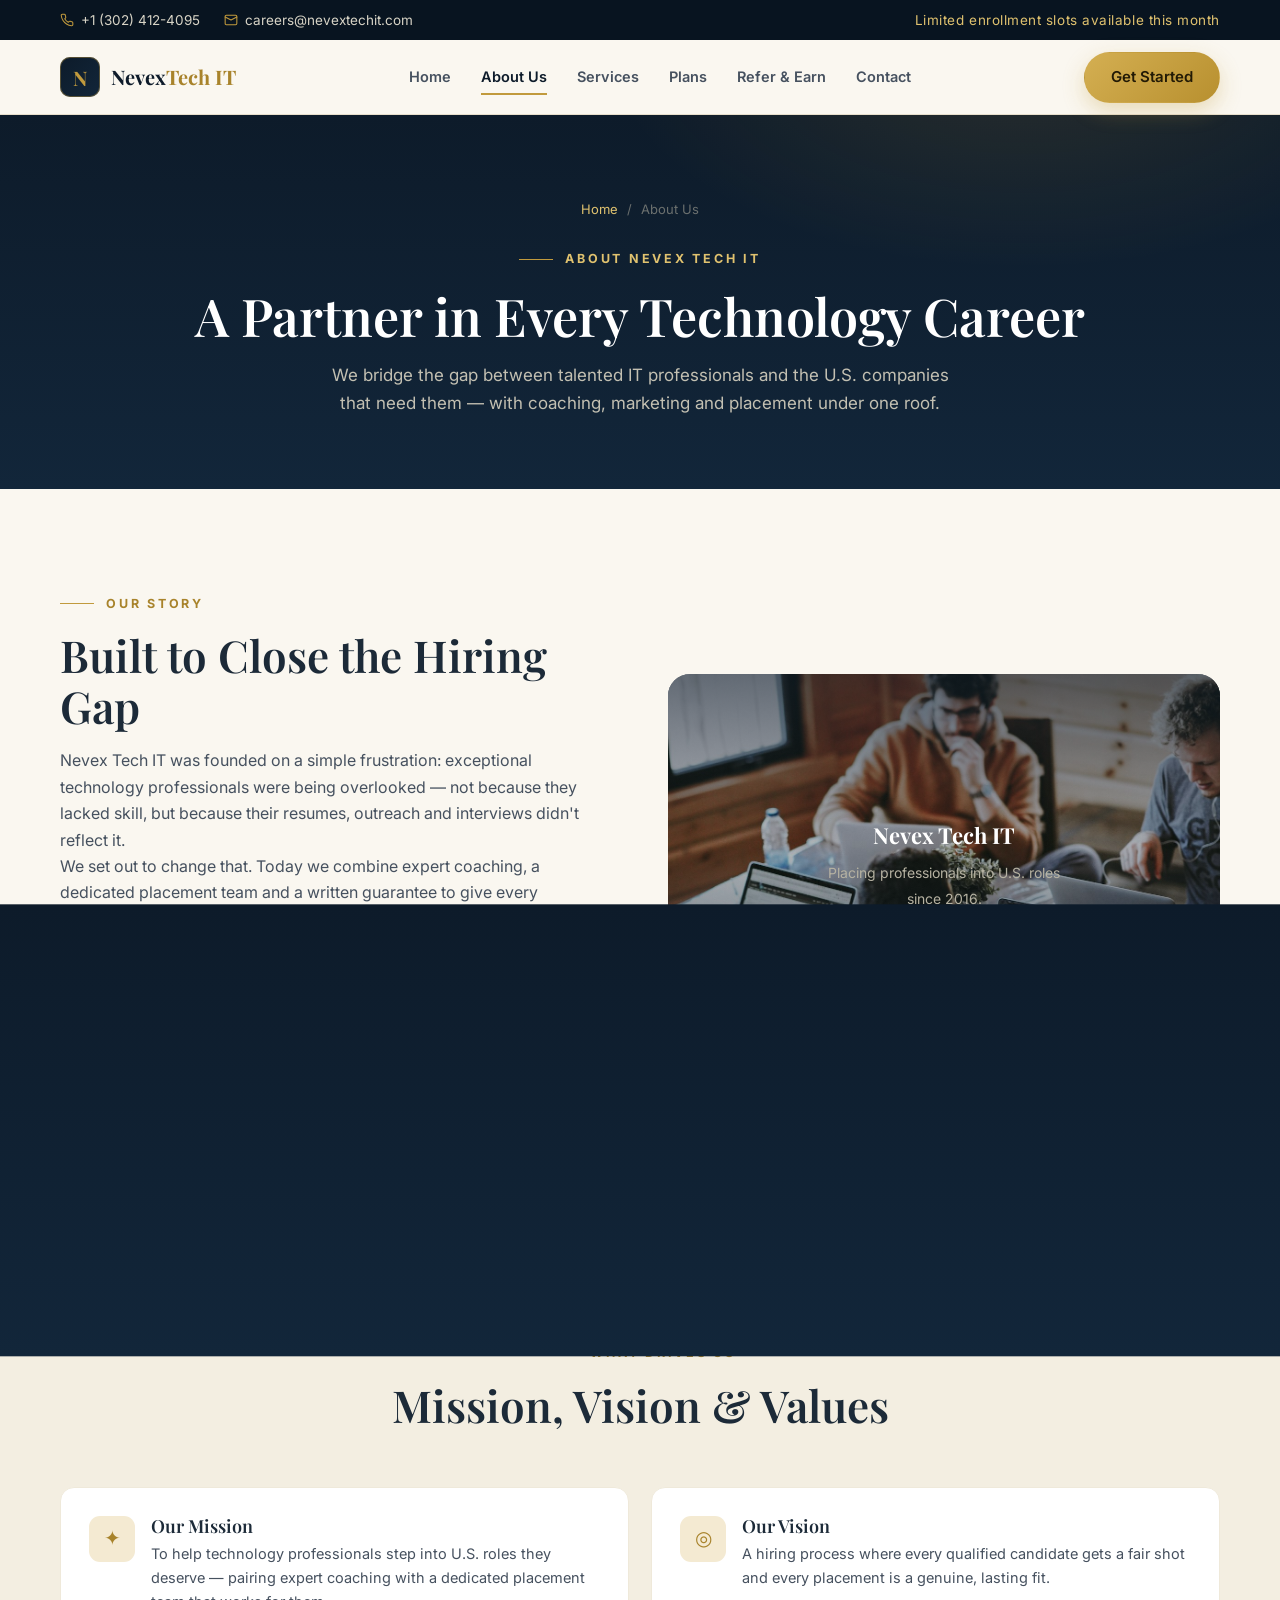
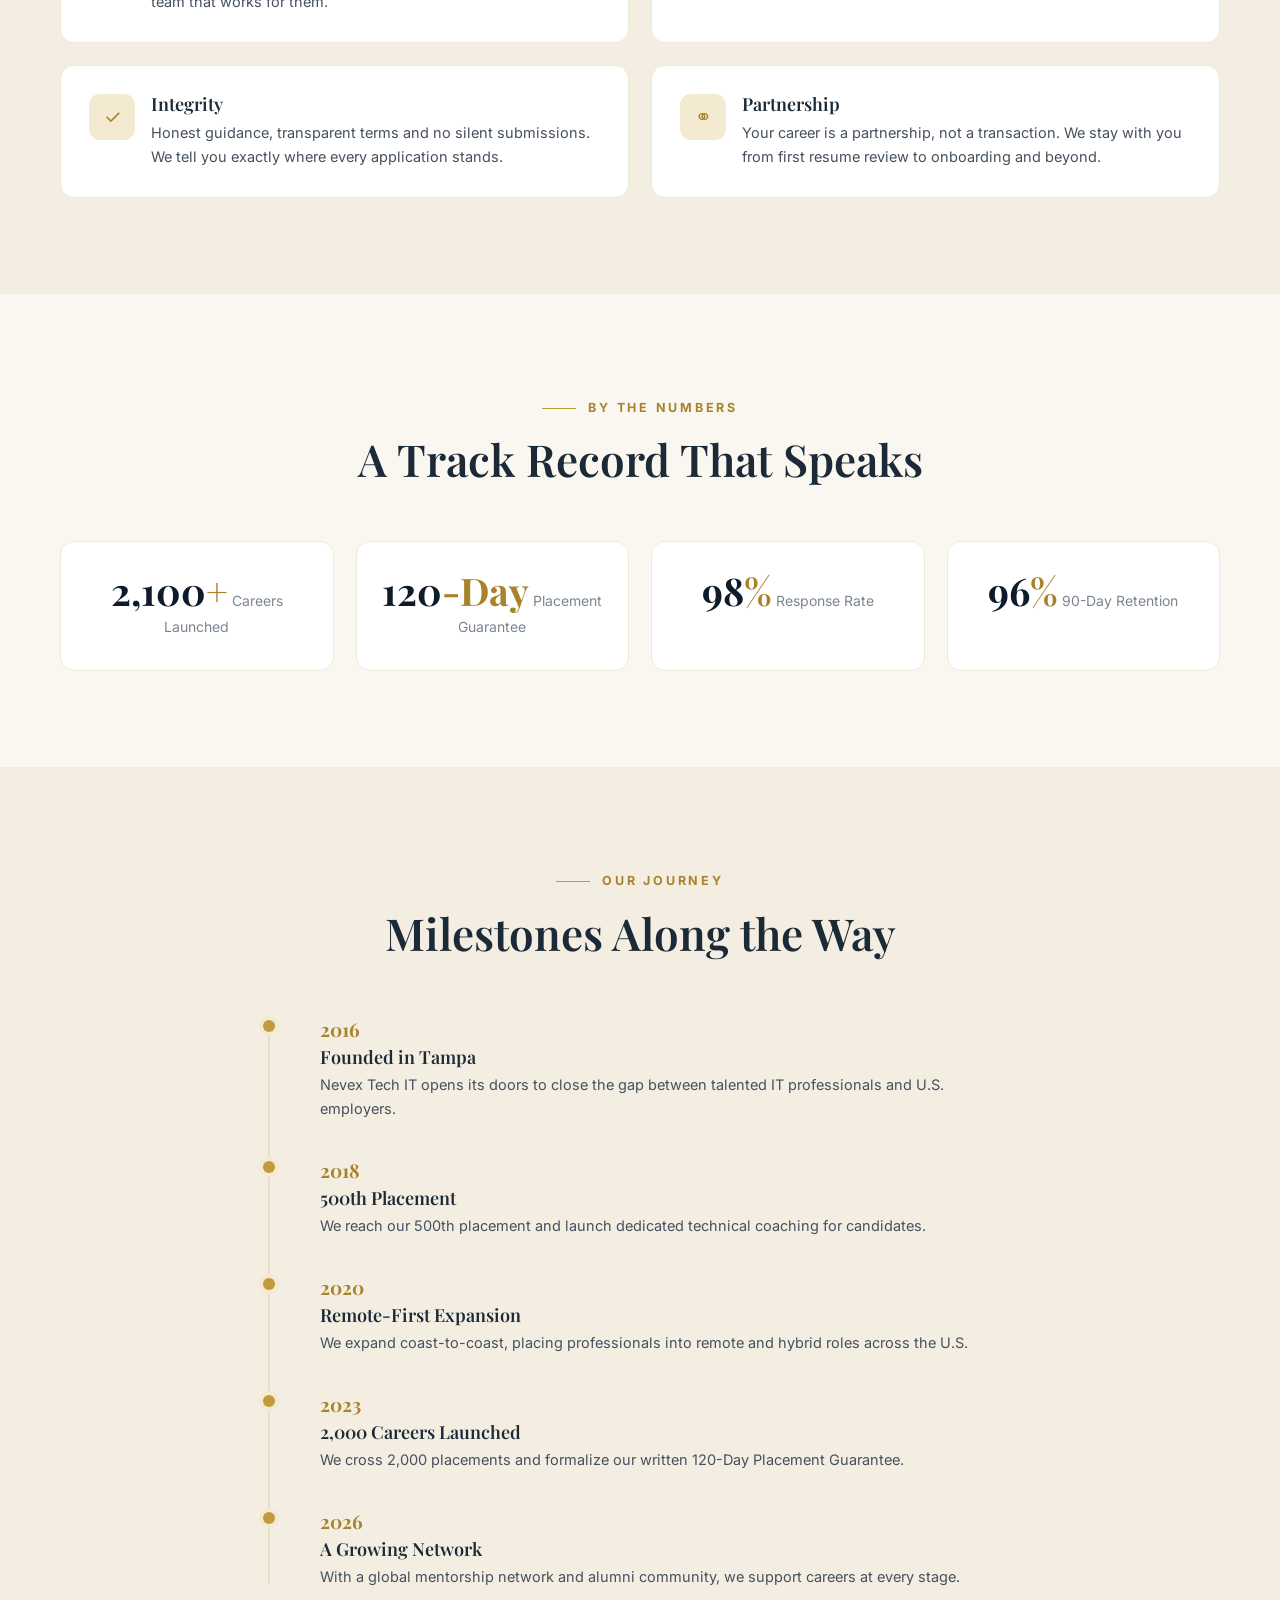
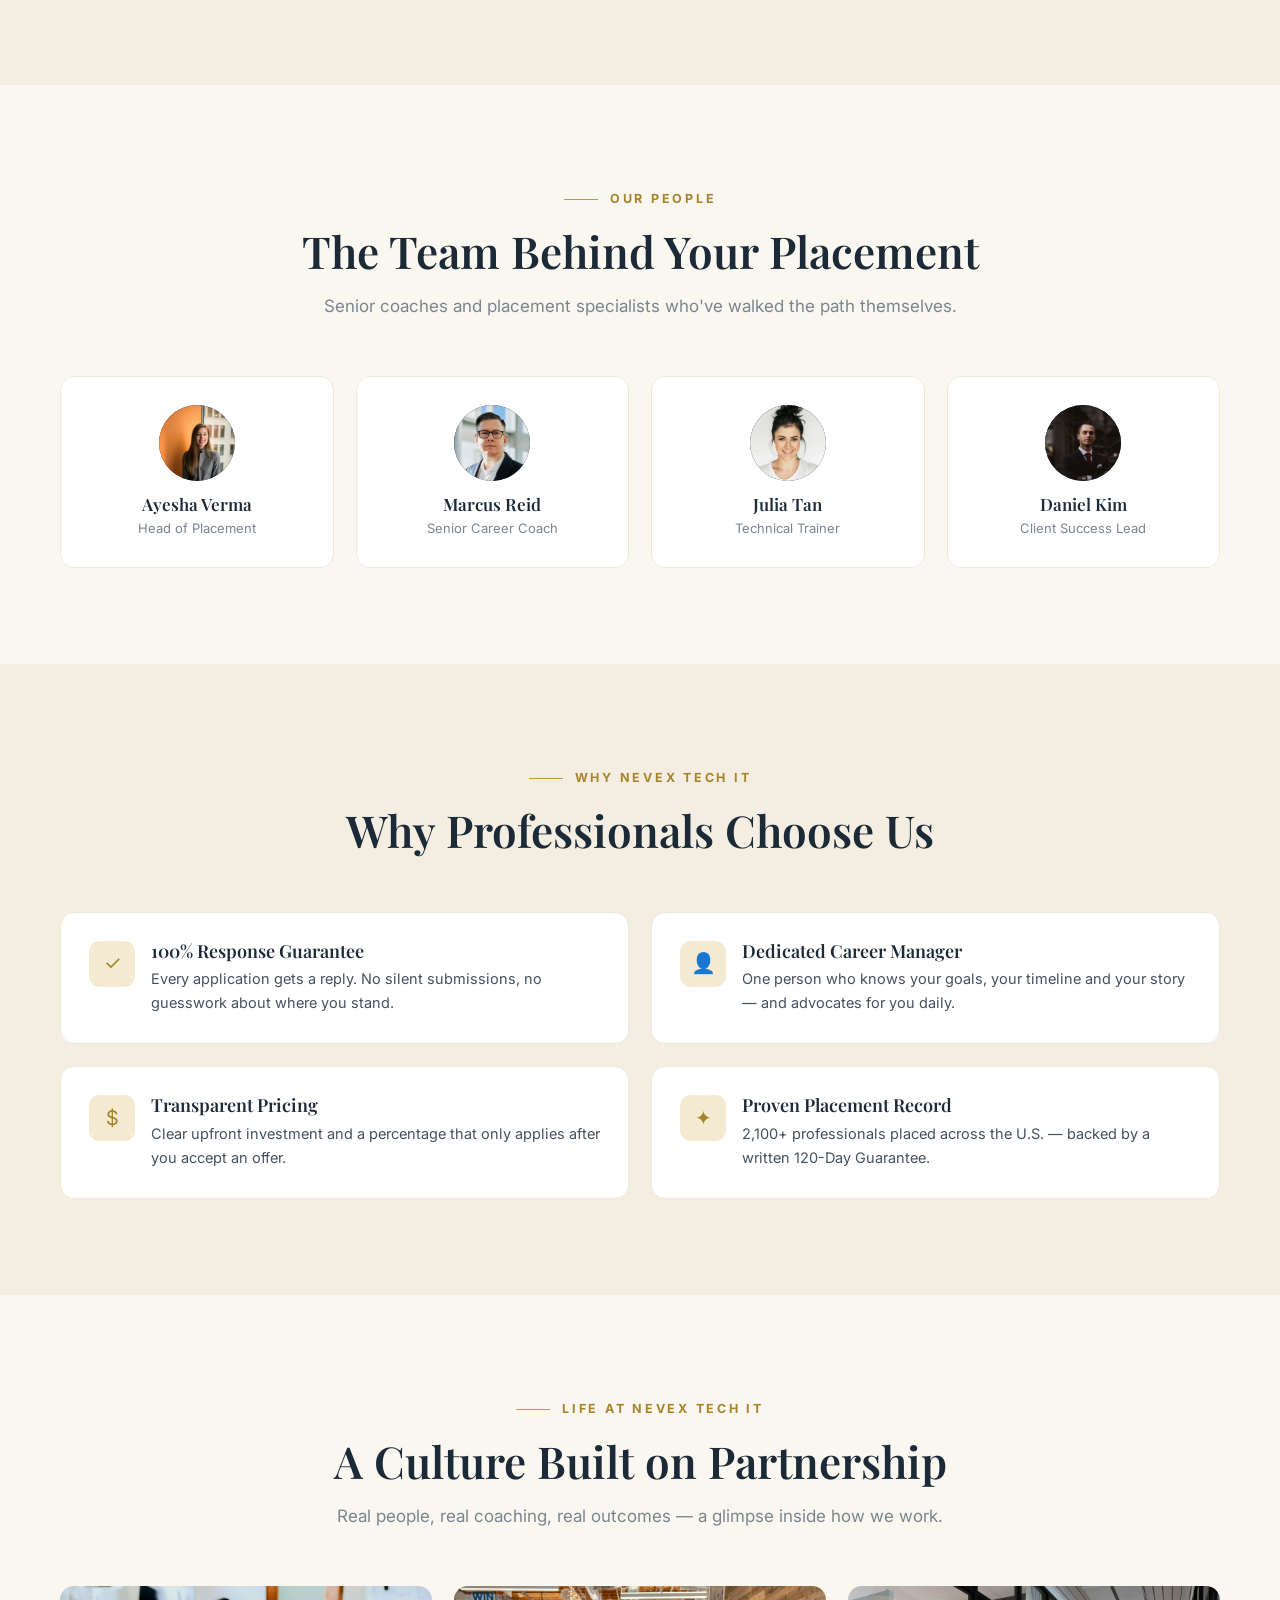
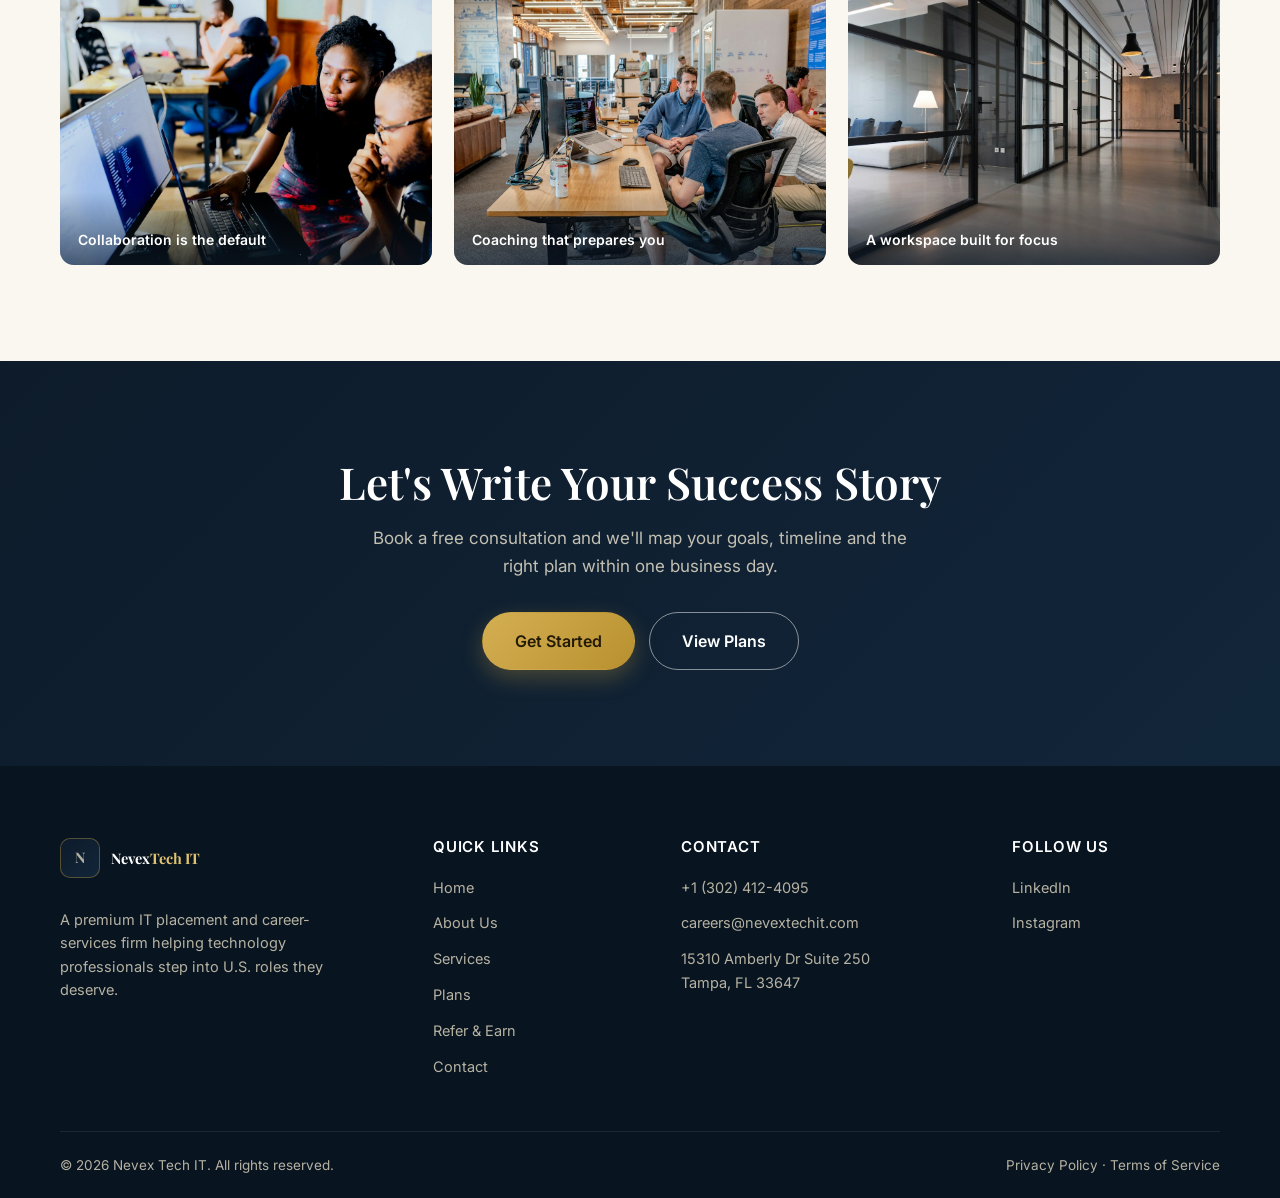
==== commit 244b1438: "Add files via upload" ====
--- a/about.html
+++ b/about.html
@@ -41,6 +41,7 @@
         <a href="services.html" class="btn btn-gold">See How We Help</a>
       </div>
       <div class="split-media reveal">
+        <img src="images/about-story.jpg" alt="Nevex Tech IT team working together">
         <div class="sm-label">
           <b>Nevex Tech IT</b>
           <span>Placing professionals into U.S. roles<br>since 2016.</span>
@@ -152,22 +153,22 @@
       </div>
       <div class="team-grid">
         <div class="team-card reveal">
-          <span class="team-avatar">AV</span>
+          <img class="team-avatar" src="images/team-ayesha.jpg" alt="Ayesha Verma">
           <h4>Ayesha Verma</h4>
           <small>Head of Placement</small>
         </div>
         <div class="team-card reveal">
-          <span class="team-avatar">MR</span>
+          <img class="team-avatar" src="images/team-marcus.jpg" alt="Marcus Reid">
           <h4>Marcus Reid</h4>
           <small>Senior Career Coach</small>
         </div>
         <div class="team-card reveal">
-          <span class="team-avatar">JT</span>
+          <img class="team-avatar" src="images/team-julia.jpg" alt="Julia Tan">
           <h4>Julia Tan</h4>
           <small>Technical Trainer</small>
         </div>
         <div class="team-card reveal">
-          <span class="team-avatar">DK</span>
+          <img class="team-avatar" src="images/team-daniel.jpg" alt="Daniel Kim">
           <h4>Daniel Kim</h4>
           <small>Client Success Lead</small>
         </div>
@@ -199,6 +200,31 @@
           <span class="vc-ic">✦</span>
           <div><h4>Proven Placement Record</h4><p>2,100+ professionals placed across the U.S. — backed by a written 120-Day Guarantee.</p></div>
         </div>
+      </div>
+    </div>
+  </section>
+
+  <!-- ============ CULTURE ============ -->
+  <section class="section">
+    <div class="container">
+      <div class="section-head">
+        <span class="eyebrow"><span class="eyebrow-line"></span> Life at Nevex Tech IT</span>
+        <h2 class="section-title">A Culture Built on Partnership</h2>
+        <p class="section-lead">Real people, real coaching, real outcomes — a glimpse inside how we work.</p>
+      </div>
+      <div class="culture-grid">
+        <figure class="reveal">
+          <img src="images/culture-1.jpg" alt="Nevex Tech IT team collaborating">
+          <figcaption>Collaboration is the default</figcaption>
+        </figure>
+        <figure class="reveal">
+          <img src="images/culture-2.jpg" alt="Career coaching session">
+          <figcaption>Coaching that prepares you</figcaption>
+        </figure>
+        <figure class="reveal">
+          <img src="images/culture-3.jpg" alt="Nevex Tech IT office">
+          <figcaption>A workspace built for focus</figcaption>
+        </figure>
       </div>
     </div>
   </section>
--- a/css/style.css
+++ b/css/style.css
@@ -502,3 +502,121 @@
 .check-list { list-style: none; margin: 18px 0 26px; }
 .check-list li { padding: 7px 0 7px 30px; position: relative; font-size: 15px; color: var(--ink); }
 .check-list li::before { content: "✓"; position: absolute; left: 0; color: var(--gold-dark); font-weight: 700; }
+
+/* ==========================================================================
+   IMAGERY — photo panels, avatars, culture gallery
+   ========================================================================== */
+.split-media img, .sb-media img { position: absolute; inset: 0; width: 100%; height: 100%; object-fit: cover; object-position: center; }
+.split-media::after { background: linear-gradient(180deg, rgba(13,27,42,.55) 0%, rgba(13,27,42,.12) 45%, rgba(13,27,42,.72) 100%); }
+.split-media .sm-label { z-index: 2; }
+.sb-media { position: relative; overflow: hidden; }
+.sb-media::before { content: ""; position: absolute; inset: 0; z-index: 1; background: linear-gradient(180deg, rgba(13,27,42,.05), rgba(13,27,42,.38)); }
+.sb-media img { transition: transform .5s var(--ease); }
+.sb-media:hover img { transform: scale(1.05); }
+.team-avatar, .testi-avatar { display: block; object-fit: cover; object-position: center top; }
+.culture-grid { display: grid; grid-template-columns: repeat(3, 1fr); gap: 22px; }
+.culture-grid figure { position: relative; border-radius: var(--radius); overflow: hidden; aspect-ratio: 4/3; margin: 0; }
+.culture-grid img { width: 100%; height: 100%; object-fit: cover; display: block; transition: transform .5s var(--ease); }
+.culture-grid figure:hover img { transform: scale(1.06); }
+.culture-grid figcaption { position: absolute; left: 0; right: 0; bottom: 0; padding: 36px 18px 14px; color: #fff; font-size: 14px; font-weight: 600; background: linear-gradient(180deg, transparent, rgba(13,27,42,.62)); }
+@media (max-width: 640px) { .culture-grid { grid-template-columns: 1fr; } }
+
+/* ==========================================================================
+   RESPONSIVE — tablet & mobile (comprehensive)
+   ========================================================================== */
+
+/* Mobile nav: backdrop + toggle state */
+.nav-backdrop {
+  position: fixed; inset: 0; z-index: 45;
+  background: rgba(0, 0, 0, 0.45); backdrop-filter: blur(2px);
+  opacity: 0; visibility: hidden; transition: opacity .3s ease, visibility .3s ease;
+}
+.nav-backdrop.open { opacity: 1; visibility: visible; }
+
+@media (max-width: 940px) {
+  body.nav-open { overflow: hidden; }
+  .nav { width: min(320px, 88%); }
+  .header-actions { position: relative; z-index: 51; }
+  .nav-toggle.active span:nth-child(1) { transform: translateY(7px) rotate(45deg); }
+  .nav-toggle.active span:nth-child(2) { opacity: 0; }
+  .nav-toggle.active span:nth-child(3) { transform: translateY(-7px) rotate(-45deg); }
+}
+
+/* ---------- Tablet (<=1024px) ---------- */
+@media (max-width: 1024px) {
+  .section { padding: 80px 0; }
+  .section-head { margin-bottom: 44px; }
+  .cta { padding: 80px 0; }
+  .page-hero { padding: 72px 0 60px; }
+  .refer { padding: 64px 0; }
+}
+
+/* ---------- Tablet portrait / large phone (<=900px) ---------- */
+@media (max-width: 900px) {
+  .hero-inner { gap: 44px; padding: 72px 0 84px; }
+  .hero-visual { max-width: 460px; width: 100%; margin: 0 auto; }
+  .hero-stats, .hero-metrics { gap: 26px; }
+  .split { gap: 40px; }
+  .split-media { min-height: 320px; }
+  .split .refer-badge { justify-self: center; width: 100%; max-width: 400px; }
+  .service-block { gap: 32px; }
+  .contact-grid { gap: 32px; }
+  .footer-grid { gap: 28px; }
+}
+
+/* ---------- Phone (<=640px) ---------- */
+@media (max-width: 640px) {
+  .container, .container-narrow { width: 90%; }
+  .section { padding: 64px 0; }
+  .section-head { margin-bottom: 36px; }
+  .section-lead { font-size: 16px; }
+  .cta { padding: 64px 0; }
+  .cta p { font-size: 16px; }
+  .page-hero { padding: 56px 0 48px; }
+  .page-hero h1 { font-size: 32px; }
+  .page-hero p { font-size: 16px; }
+  .refer { padding: 56px 0; }
+  .refer-inner { gap: 28px; }
+  .refer-badge { padding: 28px 24px; }
+  .hero-inner { padding: 48px 0 64px; gap: 40px; }
+  .hero-title { font-size: clamp(32px, 9vw, 42px); }
+  .hero-lead { font-size: 16.5px; margin-bottom: 24px; }
+  .hero-cta { gap: 10px; margin-bottom: 32px; }
+  .hero-stats, .hero-metrics { gap: 20px; }
+  .hero-card, .dash-card { padding: 26px; }
+  .hc-ring, .dc-ring { width: 128px; height: 128px; }
+  .hc-ring-inner, .dc-ring-inner { width: 100px; height: 100px; }
+  .hc-num { font-size: 32px; }
+  .dc-num { font-size: 28px; }
+  .hero-float, .float-chip { padding: 10px 12px; }
+  .footer { padding: 56px 0 0; }
+  .footer-grid { gap: 24px; padding-bottom: 40px; }
+  .guarantee { padding: 32px 24px; gap: 18px; }
+  .guarantee h3 { font-size: 21px; }
+  .contact-form { padding: 26px 20px; }
+  .form-input, .form-textarea, .form-select { font-size: 16px; }
+  .faq-item summary { padding-right: 48px; }
+  .plan-card { padding: 30px 24px; }
+  .value-card { padding: 22px 20px; }
+  .stat { padding: 24px 14px; }
+  .timeline { padding-left: 26px; }
+  .tl-item { padding-left: 18px; }
+  .tl-item::before { left: -23px; }
+}
+
+/* ---------- Header CTA off on phones ---------- */
+@media (max-width: 560px) {
+  .header-actions .btn { display: none; }
+}
+
+/* ---------- Small phone (<=400px) ---------- */
+@media (max-width: 400px) {
+  .hero-cta .btn, .cta-actions .btn { width: 100%; }
+  .btn-lg { padding: 14px 20px; }
+  .hs-num, .m-num { font-size: 26px; }
+  .hero-stats, .hero-metrics { gap: 16px; }
+  .price { font-size: 38px; }
+  .rb-amount { font-size: 46px; }
+  .section-title { font-size: 27px; }
+  .split-media { min-height: 240px; }
+}
